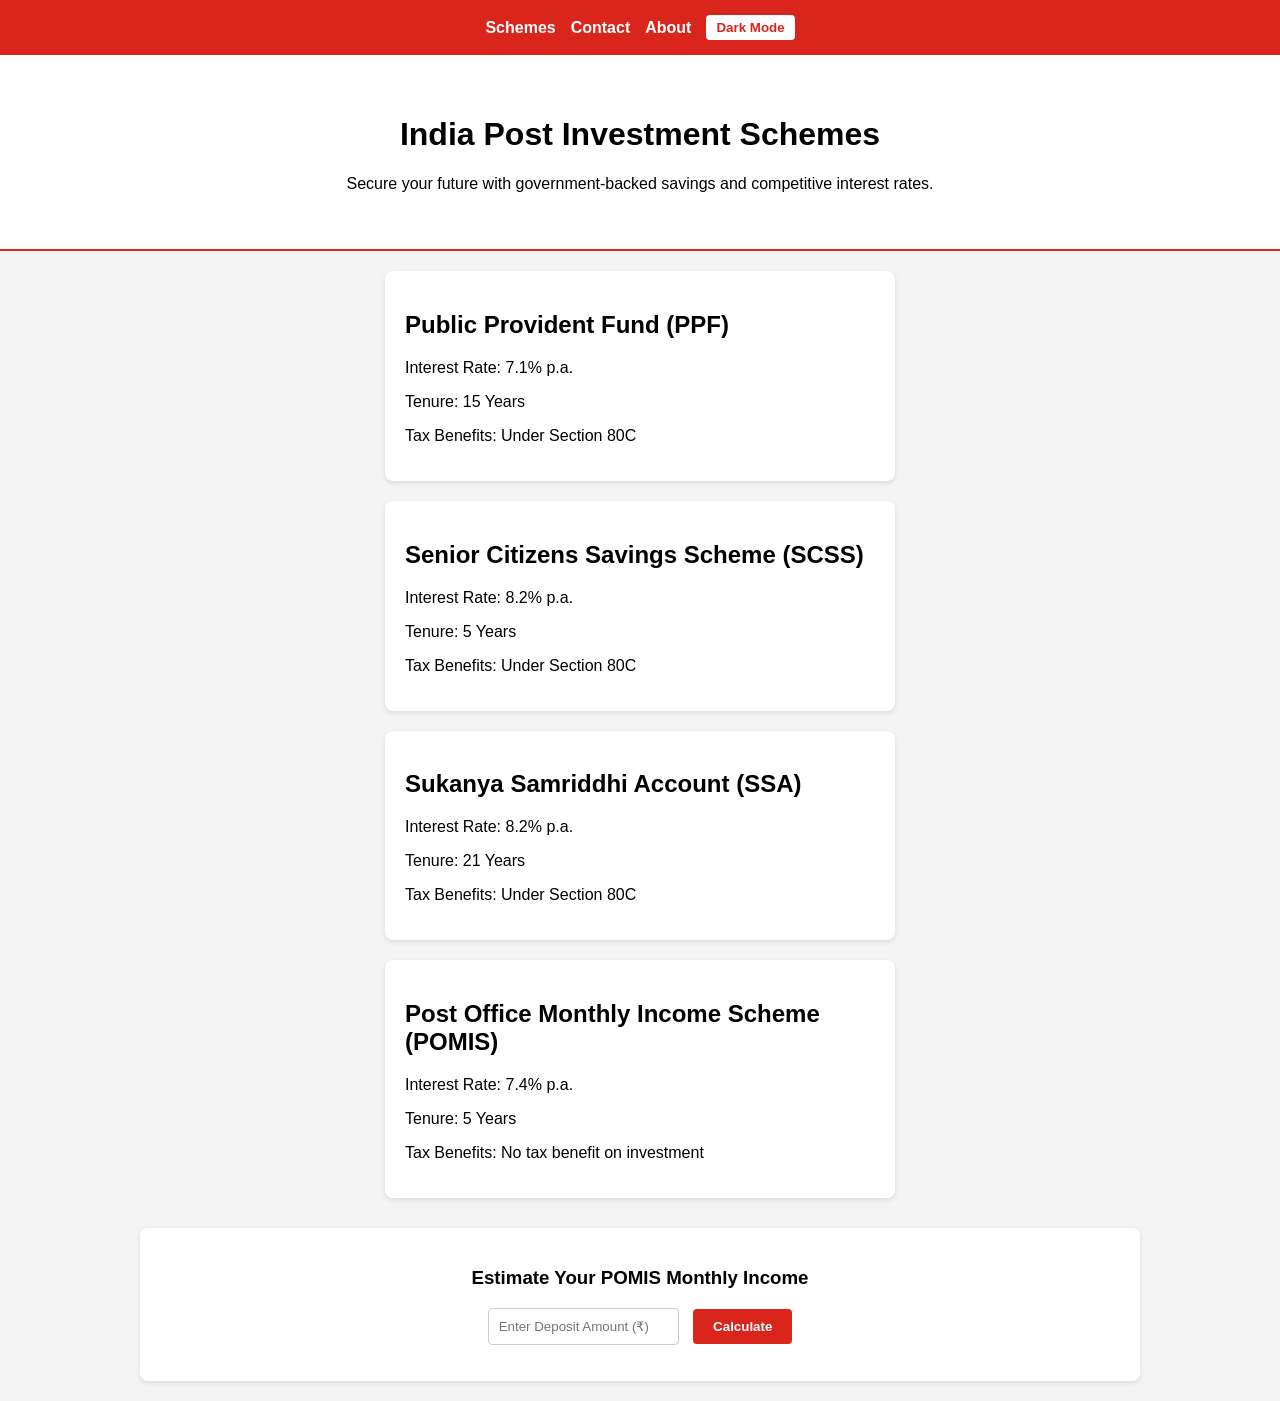
==== index.html @ 670b2418 "Initial commit" ====
<!DOCTYPE html>
<html lang="en">
<head>
<meta charset="UTF-8">
<meta name="viewport" content="width=device-width, initial-scale=1.0">
<title>India Post - Investment Schemes</title>
<link rel="stylesheet" href="index.css">
</head>
<body>
<nav>
<a href="index.html">Schemes</a>
<a href="contact.html">Contact</a>
<a href="about.html">About</a>
<button onclick="toggleDarkMode()" id="darkModeBtn">Dark Mode</button>
</nav>
<header>
<h1>India Post Investment Schemes</h1>
<p>Secure your future with government-backed savings and competitive interest rates.</p>
</header>
<main>
<section class="schemes">
<div class="scheme-card">
<h2>Public Provident Fund (PPF)</h2>
<p>Interest Rate: 7.1% p.a.</p>
<p>Tenure: 15 Years</p>
<p>Tax Benefits: Under Section 80C</p>
</div>
<div class="scheme-card">
<h2>Senior Citizens Savings Scheme (SCSS)</h2>
<p>Interest Rate: 8.2% p.a.</p>
<p>Tenure: 5 Years</p>
<p>Tax Benefits: Under Section 80C</p>
</div>
<div class="scheme-card">
<h2>Sukanya Samriddhi Account (SSA)</h2>
<p>Interest Rate: 8.2% p.a.</p>
<p>Tenure: 21 Years</p>
<p>Tax Benefits: Under Section 80C</p>
</div>
<div class="scheme-card">
<h2>Post Office Monthly Income Scheme (POMIS)</h2>
<p>Interest Rate: 7.4% p.a.</p>
<p>Tenure: 5 Years</p>
<p>Tax Benefits: No tax benefit on investment</p>
</div>
</section>
<div class="calculator">
<h3>Estimate Your POMIS Monthly Income</h3>
<input type="number" id="principal" placeholder="Enter Deposit Amount (₹)">
<button onclick="calculateInterest()">Calculate</button>
<p id="result"></p>
</div>
</main>
<script>
function calculateInterest() {
let principal = document.getElementById("principal").value;
if(principal > 0) {
let monthlyIncome = (principal * 7.4) / 100 / 12;
document.getElementById("result").innerText = "Estimated Monthly Income: ₹" + monthlyIncome.toFixed(2);
} else {
document.getElementById("result").innerText = "Please enter a valid deposit amount.";
}
}

function toggleDarkMode() {
document.body.classList.toggle("dark-mode");
let btn = document.getElementById("darkModeBtn");
if(document.body.classList.contains("dark-mode")) {
btn.innerText = "Light Mode";
} else {
btn.innerText = "Dark Mode";
}
}
</script>
</body>
</html>
---- index.css ----
body {
font-family: Arial, sans-serif;
margin: 0;
padding: 0;
background-color: #f4f4f4;
transition: background-color 0.3s, color 0.3s;
}
nav {
background-color: #da251d;
padding: 15px;
text-align: center;
display: flex;
justify-content: center;
align-items: center;
gap: 15px;
}
nav a {
color: white;
text-decoration: none;
font-weight: bold;
}
nav a:hover {
text-decoration: underline;
}
#darkModeBtn {
background-color: #fff;
color: #da251d;
border: none;
padding: 5px 10px;
border-radius: 4px;
cursor: pointer;
font-weight: bold;
}
header {
background-color: #fff;
padding: 40px 20px;
text-align: center;
border-bottom: 2px solid #da251d;
transition: background-color 0.3s, color 0.3s;
}
main {
padding: 20px;
max-width: 1000px;
margin: auto;
}
.schemes {
display: flex;
flex-wrap: wrap;
gap: 20px;
justify-content: center;
}
.scheme-card {
background: white;
padding: 20px;
border-radius: 8px;
width: calc(50% - 30px);
box-shadow: 0 2px 5px rgba(0,0,0,0.1);
transition: background-color 0.3s, color 0.3s;
}
.calculator {
background: white;
padding: 20px;
margin-top: 30px;
border-radius: 8px;
text-align: center;
box-shadow: 0 2px 5px rgba(0,0,0,0.1);
transition: background-color 0.3s, color 0.3s;
}
input {
padding: 10px;
margin-right: 10px;
border: 1px solid #ccc;
border-radius: 4px;
}
button {
padding: 10px 20px;
background-color: #da251d;
color: white;
border: none;
border-radius: 4px;
cursor: pointer;
font-weight: bold;
}
body.dark-mode {
background-color: #121212;
color: #ffffff;
}
body.dark-mode header {
background-color: #1e1e1e;
color: #ffffff;
border-bottom: 2px solid #ff4d4d;
}
body.dark-mode .scheme-card,
body.dark-mode .calculator {
background-color: #1e1e1e;
color: #ffffff;
box-shadow: 0 2px 5px rgba(255,255,255,0.1);
}
body.dark-mode input {
background-color: #333;
color: #fff;
border: 1px solid #555;
}
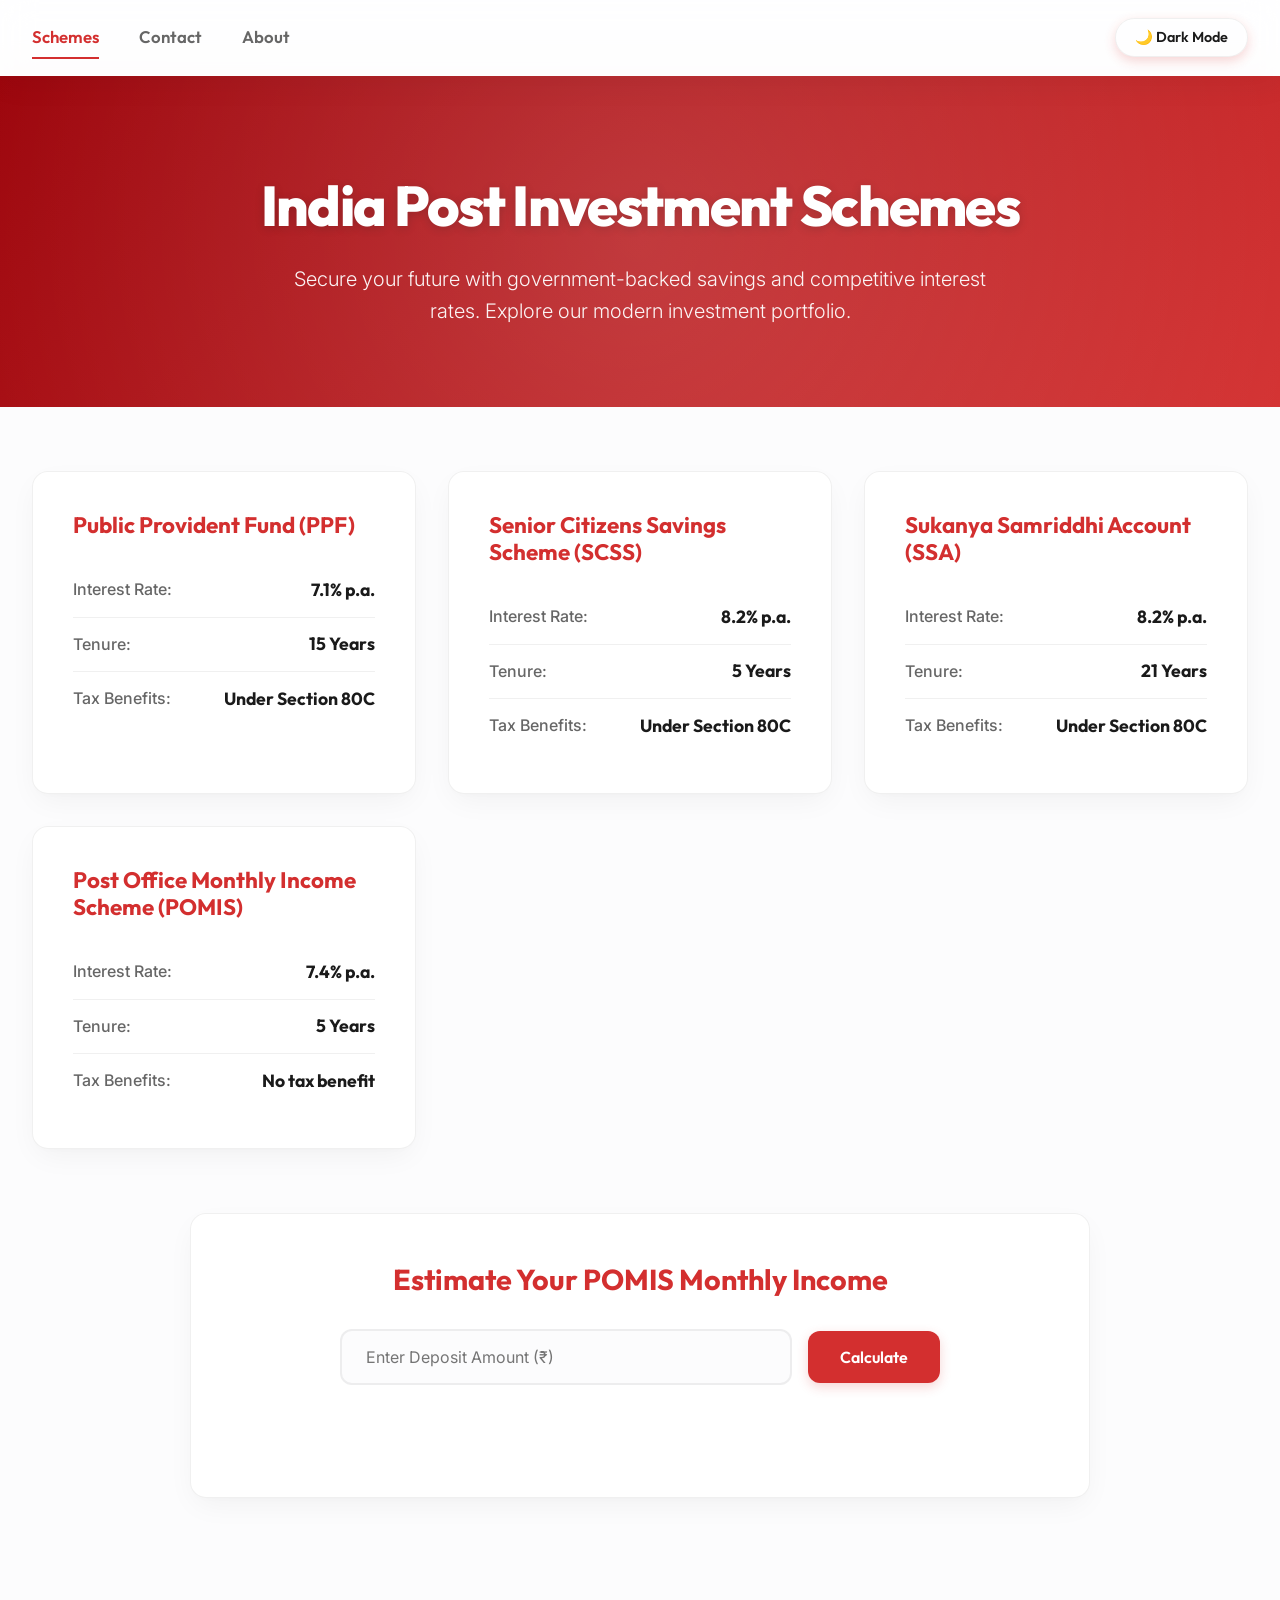
==== commit bbad2df2: "Enhance UI with premium modern CSS, glassmorphism, and dark mode" ====
--- a/index.html
+++ b/index.html
@@ -1,76 +1,65 @@
 <!DOCTYPE html>
 <html lang="en">
 <head>
-<meta charset="UTF-8">
-<meta name="viewport" content="width=device-width, initial-scale=1.0">
-<title>India Post - Investment Schemes</title>
-<link rel="stylesheet" href="index.css">
+    <meta charset="UTF-8">
+    <meta name="viewport" content="width=device-width, initial-scale=1.0">
+    <title>India Post - Investment Schemes</title>
+    <link rel="stylesheet" href="styles.css">
 </head>
 <body>
-<nav>
-<a href="index.html">Schemes</a>
-<a href="contact.html">Contact</a>
-<a href="about.html">About</a>
-<button onclick="toggleDarkMode()" id="darkModeBtn">Dark Mode</button>
-</nav>
-<header>
-<h1>India Post Investment Schemes</h1>
-<p>Secure your future with government-backed savings and competitive interest rates.</p>
-</header>
-<main>
-<section class="schemes">
-<div class="scheme-card">
-<h2>Public Provident Fund (PPF)</h2>
-<p>Interest Rate: 7.1% p.a.</p>
-<p>Tenure: 15 Years</p>
-<p>Tax Benefits: Under Section 80C</p>
-</div>
-<div class="scheme-card">
-<h2>Senior Citizens Savings Scheme (SCSS)</h2>
-<p>Interest Rate: 8.2% p.a.</p>
-<p>Tenure: 5 Years</p>
-<p>Tax Benefits: Under Section 80C</p>
-</div>
-<div class="scheme-card">
-<h2>Sukanya Samriddhi Account (SSA)</h2>
-<p>Interest Rate: 8.2% p.a.</p>
-<p>Tenure: 21 Years</p>
-<p>Tax Benefits: Under Section 80C</p>
-</div>
-<div class="scheme-card">
-<h2>Post Office Monthly Income Scheme (POMIS)</h2>
-<p>Interest Rate: 7.4% p.a.</p>
-<p>Tenure: 5 Years</p>
-<p>Tax Benefits: No tax benefit on investment</p>
-</div>
-</section>
-<div class="calculator">
-<h3>Estimate Your POMIS Monthly Income</h3>
-<input type="number" id="principal" placeholder="Enter Deposit Amount (₹)">
-<button onclick="calculateInterest()">Calculate</button>
-<p id="result"></p>
-</div>
-</main>
-<script>
-function calculateInterest() {
-let principal = document.getElementById("principal").value;
-if(principal > 0) {
-let monthlyIncome = (principal * 7.4) / 100 / 12;
-document.getElementById("result").innerText = "Estimated Monthly Income: ₹" + monthlyIncome.toFixed(2);
-} else {
-document.getElementById("result").innerText = "Please enter a valid deposit amount.";
-}
-}
+    <nav>
+        <a href="index.html">Schemes</a>
+        <a href="contact.html">Contact</a>
+        <a href="about.html">About</a>
+        <button onclick="toggleDarkMode()" id="darkModeBtn">🌙 Dark Mode</button>
+    </nav>
 
-function toggleDarkMode() {
-document.body.classList.toggle("dark-mode");
-let btn = document.getElementById("darkModeBtn");
-if(document.body.classList.contains("dark-mode")) {
-btn.innerText = "Light Mode";
-} else {
-btn.innerText = "Dark Mode";
-}
-}
-</script>
+    <header class="animate-fade-in">
+        <h1>India Post Investment Schemes</h1>
+        <p>Secure your future with government-backed savings and competitive interest rates. Explore our modern investment portfolio.</p>
+    </header>
+
+    <main>
+        <section class="schemes">
+            <div class="scheme-card animate-fade-in delay-1">
+                <h2>Public Provident Fund (PPF)</h2>
+                <p><span>Interest Rate:</span> <strong>7.1% p.a.</strong></p>
+                <p><span>Tenure:</span> <strong>15 Years</strong></p>
+                <p><span>Tax Benefits:</span> <strong>Under Section 80C</strong></p>
+            </div>
+            
+            <div class="scheme-card animate-fade-in delay-2">
+                <h2>Senior Citizens Savings Scheme (SCSS)</h2>
+                <p><span>Interest Rate:</span> <strong>8.2% p.a.</strong></p>
+                <p><span>Tenure:</span> <strong>5 Years</strong></p>
+                <p><span>Tax Benefits:</span> <strong>Under Section 80C</strong></p>
+            </div>
+            
+            <div class="scheme-card animate-fade-in delay-3">
+                <h2>Sukanya Samriddhi Account (SSA)</h2>
+                <p><span>Interest Rate:</span> <strong>8.2% p.a.</strong></p>
+                <p><span>Tenure:</span> <strong>21 Years</strong></p>
+                <p><span>Tax Benefits:</span> <strong>Under Section 80C</strong></p>
+            </div>
+            
+            <div class="scheme-card animate-fade-in delay-3">
+                <h2>Post Office Monthly Income Scheme (POMIS)</h2>
+                <p><span>Interest Rate:</span> <strong>7.4% p.a.</strong></p>
+                <p><span>Tenure:</span> <strong>5 Years</strong></p>
+                <p><span>Tax Benefits:</span> <strong>No tax benefit</strong></p>
+            </div>
+        </section>
+
+        <div class="content-card calculator animate-fade-in delay-3">
+            <h3>Estimate Your POMIS Monthly Income</h3>
+            <div class="input-group">
+                <input type="number" id="principal" placeholder="Enter Deposit Amount (₹)" min="1000" step="1000">
+                <button onclick="calculateInterest()">Calculate</button>
+            </div>
+            <p id="result"></p>
+        </div>
+    </main>
+
+    <script src="script.js"></script>
 </body>
 </html>
--- a/styles.css
+++ b/styles.css
@@ -0,0 +1,532 @@
+@import url('https://fonts.googleapis.com/css2?family=Outfit:wght@300;400;500;600;700;800&family=Inter:wght@400;500;600&display=swap');
+
+:root {
+  /* Premium India Post Red Palette */
+  --primary-color: #d32f2f; 
+  --primary-light: #ff6659;
+  --primary-dark: #9a0007;
+  
+  /* Neutral Palette */
+  --bg-color: #fcfcfd;
+  --surface-color: #ffffff;
+  --text-main: #1a1a1a;
+  --text-muted: #666666;
+  
+  /* Accents */
+  --accent-blue: #1976d2;
+  --accent-gold: #fbc02d;
+  --success: #10b981;
+  --error: #ef4444;
+
+  /* Shadows and Borders */
+  --card-shadow: 0 10px 30px -5px rgba(0, 0, 0, 0.05), 0 4px 10px -2px rgba(0, 0, 0, 0.02);
+  --card-shadow-hover: 0 20px 40px -5px rgba(211, 47, 47, 0.1), 0 8px 16px -4px rgba(211, 47, 47, 0.05);
+  --border-radius-lg: 16px;
+  --border-radius-md: 12px;
+  --border-radius-sm: 8px;
+  --border-color: rgba(0, 0, 0, 0.06);
+
+  /* Glassmorphism */
+  --glass-bg: rgba(255, 255, 255, 0.75);
+  --glass-border: rgba(255, 255, 255, 0.4);
+  --glass-shadow: 0 8px 32px rgba(0, 0, 0, 0.05);
+}
+
+body.dark-mode {
+  --bg-color: #0b0f19;
+  --surface-color: #151b2b;
+  --text-main: #f3f4f6;
+  --text-muted: #9ca3af;
+  
+  --primary-color: #ef4444;
+  --primary-dark: #b91c1c;
+
+  --border-color: rgba(255, 255, 255, 0.05);
+  --card-shadow: 0 10px 30px -5px rgba(0, 0, 0, 0.3);
+  --card-shadow-hover: 0 20px 40px -5px rgba(239, 68, 68, 0.15);
+
+  --glass-bg: rgba(21, 27, 43, 0.8);
+  --glass-border: rgba(255, 255, 255, 0.05);
+  --glass-shadow: 0 8px 32px rgba(0, 0, 0, 0.3);
+}
+
+* {
+  margin: 0;
+  padding: 0;
+  box-sizing: border-box;
+}
+
+body {
+  font-family: 'Inter', sans-serif;
+  background-color: var(--bg-color);
+  color: var(--text-main);
+  line-height: 1.6;
+  min-height: 100vh;
+  display: flex;
+  flex-direction: column;
+  transition: background-color 0.4s cubic-bezier(0.4, 0, 0.2, 1), color 0.4s ease;
+  overflow-x: hidden;
+}
+
+h1, h2, h3, h4, h5, h6 {
+  font-family: 'Outfit', sans-serif;
+  color: var(--text-main);
+  line-height: 1.2;
+}
+
+/* --------------- Navigation (Glassmorphism) --------------- */
+nav {
+  position: sticky;
+  top: 0;
+  z-index: 1000;
+  display: flex;
+  justify-content: center;
+  align-items: center;
+  gap: 2.5rem;
+  padding: 1rem 2rem;
+  
+  background: var(--glass-bg);
+  backdrop-filter: blur(16px);
+  -webkit-backdrop-filter: blur(16px);
+  border-bottom: 1px solid var(--glass-border);
+  box-shadow: var(--glass-shadow);
+  transition: all 0.3s ease;
+}
+
+nav a {
+  text-decoration: none;
+  font-family: 'Outfit', sans-serif;
+  font-weight: 600;
+  font-size: 1.05rem;
+  color: var(--text-muted);
+  position: relative;
+  padding: 0.5rem 0;
+  transition: color 0.3s ease;
+}
+
+nav a::after {
+  content: '';
+  position: absolute;
+  bottom: 0;
+  left: 0;
+  width: 100%;
+  height: 2px;
+  background: var(--primary-color);
+  transform: scaleX(0);
+  transform-origin: right;
+  transition: transform 0.4s cubic-bezier(0.86, 0, 0.07, 1);
+}
+
+nav a:hover, nav a.active {
+  color: var(--primary-color);
+}
+
+nav a:hover::after, nav a.active::after {
+  transform: scaleX(1);
+  transform-origin: left;
+}
+
+#darkModeBtn {
+  margin-left: auto;
+  background: transparent;
+  border: 1px solid var(--border-color);
+  color: var(--text-main);
+  padding: 0.6rem 1.2rem;
+  border-radius: 30px;
+  font-family: 'Outfit', sans-serif;
+  font-weight: 600;
+  font-size: 0.9rem;
+  cursor: pointer;
+  display: flex;
+  align-items: center;
+  gap: 0.5rem;
+  transition: all 0.3s ease;
+}
+
+#darkModeBtn:hover {
+  background: var(--surface-color);
+  box-shadow: var(--card-shadow);
+  transform: translateY(-2px);
+  border-color: var(--primary-color);
+}
+
+/* --------------- Header / Hero Section --------------- */
+header {
+  position: relative;
+  padding: 6rem 2rem 5rem;
+  text-align: center;
+  background: linear-gradient(135deg, var(--primary-dark) 0%, var(--primary-color) 100%);
+  color: white;
+  overflow: hidden;
+  margin-bottom: 4rem;
+}
+
+/* Subtle background pattern/glow */
+header::before {
+  content: '';
+  position: absolute;
+  top: -50%;
+  left: -50%;
+  width: 200%;
+  height: 200%;
+  background: radial-gradient(circle, rgba(255,255,255,0.15) 0%, transparent 60%);
+  pointer-events: none;
+}
+
+header h1 {
+  font-size: 3.5rem;
+  font-weight: 800;
+  letter-spacing: -0.03em;
+  margin-bottom: 1.5rem;
+  color: white;
+  text-shadow: 0 2px 10px rgba(0,0,0,0.2);
+}
+
+header p {
+  font-size: 1.25rem;
+  font-weight: 300;
+  max-width: 700px;
+  margin: 0 auto;
+  opacity: 0.95;
+}
+
+/* --------------- Main Content Grid --------------- */
+main {
+  flex: 1;
+  width: 100%;
+  max-width: 1280px;
+  margin: 0 auto;
+  padding: 0 2rem 4rem;
+}
+
+/* Scheme Cards */
+.schemes {
+  display: grid;
+  grid-template-columns: repeat(auto-fit, minmax(300px, 1fr));
+  gap: 2rem;
+  margin-bottom: 4rem;
+}
+
+.scheme-card {
+  background: var(--surface-color);
+  padding: 2.5rem;
+  border-radius: var(--border-radius-lg);
+  border: 1px solid var(--border-color);
+  box-shadow: var(--card-shadow);
+  position: relative;
+  overflow: hidden;
+  transition: all 0.4s cubic-bezier(0.175, 0.885, 0.32, 1.275);
+  display: flex;
+  flex-direction: column;
+}
+
+.scheme-card::before {
+  content: '';
+  position: absolute;
+  top: 0;
+  left: 0;
+  width: 100%;
+  height: 4px;
+  background: var(--primary-color);
+  transform: scaleX(0);
+  transform-origin: left;
+  transition: transform 0.4s ease;
+}
+
+.scheme-card:hover {
+  transform: translateY(-10px);
+  box-shadow: var(--card-shadow-hover);
+  border-color: transparent;
+}
+
+.scheme-card:hover::before {
+  transform: scaleX(1);
+}
+
+.scheme-card h2 {
+  font-size: 1.4rem;
+  color: var(--primary-color);
+  margin-bottom: 1.5rem;
+  font-weight: 700;
+}
+
+.scheme-card p {
+  display: flex;
+  justify-content: space-between;
+  align-items: center;
+  padding: 0.8rem 0;
+  border-bottom: 1px solid var(--border-color);
+  font-size: 1rem;
+}
+
+.scheme-card p:last-child {
+  border-bottom: none;
+}
+
+.scheme-card p span {
+  color: var(--text-muted);
+  font-weight: 500;
+}
+
+.scheme-card p strong {
+  font-family: 'Outfit', sans-serif;
+  color: var(--text-main);
+  font-weight: 700;
+  font-size: 1.1rem;
+}
+
+/* --------------- Shared Content Cards --------------- */
+.content-card {
+  background: var(--surface-color);
+  padding: 3rem;
+  border-radius: var(--border-radius-lg);
+  box-shadow: var(--card-shadow);
+  border: 1px solid var(--border-color);
+  max-width: 900px;
+  margin: 0 auto 3rem;
+  transition: box-shadow 0.3s ease;
+}
+
+.content-card:hover {
+  box-shadow: var(--card-shadow-hover);
+}
+
+/* Calculator specific */
+.calculator {
+  text-align: center;
+}
+
+.calculator h3 {
+  font-size: 1.8rem;
+  margin-bottom: 2rem;
+  color: var(--primary-color);
+}
+
+.input-group {
+  display: flex;
+  gap: 1rem;
+  justify-content: center;
+  align-items: center;
+  flex-wrap: wrap;
+  max-width: 600px;
+  margin: 0 auto;
+}
+
+input, textarea {
+  width: 100%;
+  padding: 1rem 1.5rem;
+  background: var(--bg-color);
+  border: 2px solid var(--border-color);
+  border-radius: var(--border-radius-md);
+  flex: 1;
+  font-family: 'Inter', sans-serif;
+  font-size: 1rem;
+  color: var(--text-main);
+  transition: all 0.3s ease;
+}
+
+input:focus, textarea:focus {
+  outline: none;
+  border-color: var(--primary-color);
+  box-shadow: 0 0 0 4px rgba(211, 47, 47, 0.1);
+  background: var(--surface-color);
+}
+
+button {
+  padding: 1rem 2rem;
+  background: var(--primary-color);
+  color: white;
+  border: none;
+  border-radius: var(--border-radius-md);
+  font-family: 'Outfit', sans-serif;
+  font-weight: 600;
+  font-size: 1rem;
+  cursor: pointer;
+  transition: all 0.3s ease;
+  box-shadow: 0 4px 12px rgba(211, 47, 47, 0.2);
+}
+
+button:hover {
+  background: var(--primary-dark);
+  transform: translateY(-2px);
+  box-shadow: 0 6px 16px rgba(211, 47, 47, 0.3);
+}
+
+button:active {
+  transform: translateY(0);
+}
+
+#result {
+  margin-top: 2rem;
+  font-size: 1.4rem;
+  font-family: 'Outfit', sans-serif;
+  font-weight: 700;
+  color: var(--primary-color);
+  min-height: 2rem;
+  transition: color 0.3s ease;
+}
+
+/* --------------- About Page --------------- */
+.about-content h2 {
+  font-size: 2rem;
+  color: var(--primary-color);
+  margin: 2.5rem 0 1rem;
+  position: relative;
+  display: inline-block;
+}
+
+.about-content h2::after {
+  content: '';
+  position: absolute;
+  bottom: -4px;
+  left: 0;
+  width: 40px;
+  height: 4px;
+  background: var(--primary-color);
+  border-radius: 2px;
+}
+
+.about-content h2:first-child {
+  margin-top: 0;
+}
+
+.about-content p {
+  font-size: 1.1rem;
+  color: var(--text-muted);
+  margin-bottom: 1.5rem;
+}
+
+.about-content ul {
+  list-style: none;
+  padding: 0;
+}
+
+.about-content li {
+  font-size: 1.1rem;
+  color: var(--text-muted);
+  margin-bottom: 1rem;
+  padding-left: 2rem;
+  position: relative;
+}
+
+.about-content li::before {
+  content: '✓';
+  position: absolute;
+  left: 0;
+  color: var(--primary-color);
+  font-weight: bold;
+}
+
+/* --------------- Contact Page Grid --------------- */
+.contact-grid {
+  display: grid;
+  grid-template-columns: 1fr 1.2fr;
+  gap: 3rem;
+  max-width: 1100px;
+  margin: 0 auto;
+}
+
+@media (max-width: 860px) {
+  .contact-grid {
+    grid-template-columns: 1fr;
+    gap: 2rem;
+  }
+  .input-group {
+      flex-direction: column;
+  }
+  .input-group button {
+      width: 100%;
+  }
+}
+
+.contact-info {
+  margin: 0;
+  height: fit-content;
+}
+
+.contact-info h2 {
+  font-size: 1.3rem;
+  color: var(--text-main);
+  margin: 1.5rem 0 0.5rem;
+}
+
+.contact-info h2:first-child {
+  margin-top: 0;
+}
+
+.contact-info p {
+  color: var(--text-muted);
+  font-size: 1.05rem;
+}
+
+.contact-info strong {
+  color: var(--primary-color);
+  font-size: 1.2rem;
+  font-family: 'Outfit', sans-serif;
+}
+
+.form-container {
+  margin: 0;
+}
+
+.form-container h2 {
+  font-size: 1.8rem;
+  margin-bottom: 2rem;
+  color: var(--primary-color);
+}
+
+form {
+  display: flex;
+  flex-direction: column;
+  gap: 1.5rem;
+}
+
+textarea {
+  min-height: 160px;
+  resize: vertical;
+}
+
+#formStatus {
+  margin-top: 1.5rem;
+  font-family: 'Outfit', sans-serif;
+  font-weight: 600;
+  font-size: 1.1rem;
+  text-align: center;
+}
+
+/* --------------- Animations --------------- */
+@keyframes fadeInUp {
+  from {
+    opacity: 0;
+    transform: translateY(20px);
+  }
+  to {
+    opacity: 1;
+    transform: translateY(0);
+  }
+}
+
+.animate-fade-in {
+  opacity: 0;
+  animation: fadeInUp 0.7s cubic-bezier(0.165, 0.84, 0.44, 1) forwards;
+}
+
+.delay-1 { animation-delay: 0.1s; }
+.delay-2 { animation-delay: 0.2s; }
+.delay-3 { animation-delay: 0.3s; }
+.delay-4 { animation-delay: 0.4s; }
+
+/* Custom Scrollbar for premium feel */
+::-webkit-scrollbar {
+  width: 10px;
+}
+::-webkit-scrollbar-track {
+  background: var(--bg-color);
+}
+::-webkit-scrollbar-thumb {
+  background: var(--border-color);
+  border-radius: 5px;
+}
+::-webkit-scrollbar-thumb:hover {
+  background: var(--text-muted);
+}
